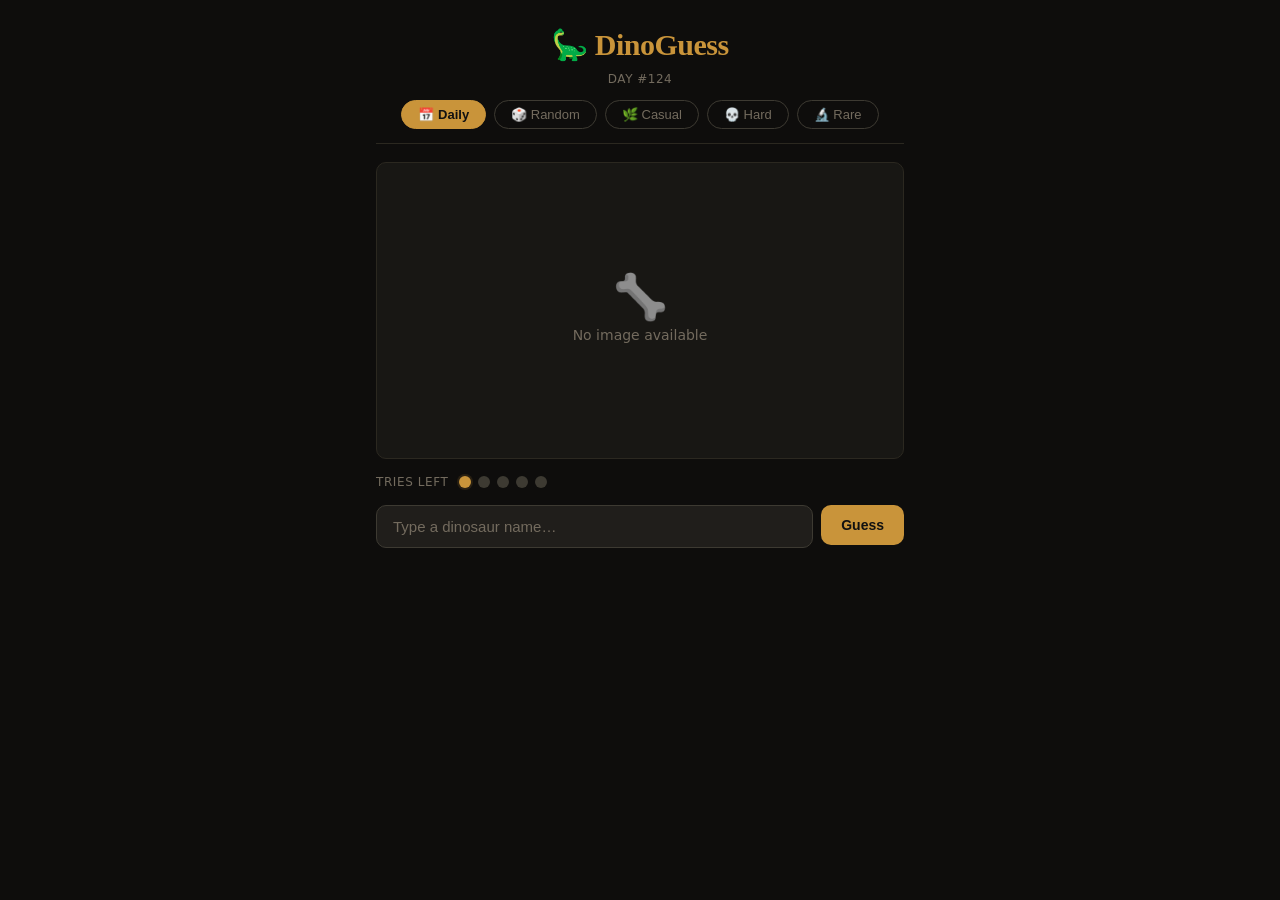
==== www/index.html @ ed7bf8da "Initial commit — DinoGuess v1 Full pipeline + website: - 6-step data pipeline (Wikipedia ZIM + PBDB " ====
<!DOCTYPE html>
<html lang="en">
<head>
  <meta charset="UTF-8">
  <meta name="viewport" content="width=device-width, initial-scale=1.0">
  <title>DinoGuess</title>
  <link rel="stylesheet" href="style.css">
</head>
<body>

<div id="app">

  <header>
    <div class="logo">🦕 DinoGuess</div>
    <div class="subtitle" id="day-label">Loading...</div>
    <div class="mode-bar">
      <button class="mode-btn active" id="btn-daily"  onclick="setMode('daily')">📅 Daily</button>
      <button class="mode-btn"        id="btn-random" onclick="setMode('random')">🎲 Random</button>
      <button class="mode-btn"        id="btn-casual" onclick="setMode('casual')">🌿 Casual</button>
      <button class="mode-btn"        id="btn-hard"   onclick="toggleHard()">💀 Hard</button>
      <button class="mode-btn"        id="btn-rare"   onclick="toggleRare()">🔬 Rare</button>
    </div>
  </header>

  <main id="main-content">

    <!-- Dinosaur image -->
    <div class="image-card" id="image-card">
      <img id="dino-img" src="" alt="Dinosaur to identify" loading="lazy">
      <div class="placeholder" id="ph-no-image">
        <span class="ph-icon">🦴</span>
        <span>No image available</span>
      </div>
      <div class="img-toggle" id="img-toggle">
        <button id="btn-view-art"    class="itog-btn active" onclick="setImgView('art')">🎨 Art</button>
        <button id="btn-view-fossil" class="itog-btn"        onclick="setImgView('fossil')">🦴 Fossil</button>
      </div>
      <div class="placeholder" id="ph-hidden">
        <span class="ph-icon">🔒</span>
        <span>Image hidden in Hard Mode</span>
        <span class="ph-sub">Revealed after game ends</span>
      </div>
    </div>

    <!-- Hints -->
    <section class="hints-section" id="hints-section" aria-label="Hints">
      <div class="section-label">Hints</div>
      <div id="hints-list"></div>
    </section>

    <!-- Tries remaining -->
    <div class="tries-row">
      <span class="tries-label">Tries left</span>
      <div id="tries-dots" aria-label="Tries remaining"></div>
    </div>

    <!-- Text input (Normal / Hard / Rare modes) -->
    <div class="input-area" id="input-area">
      <div class="input-row">
        <div class="input-wrap">
          <input
            type="text"
            id="guess-input"
            placeholder="Type a dinosaur name…"
            autocomplete="off"
            spellcheck="false"
            aria-label="Dinosaur name guess"
            oninput="onInput(this.value)"
            onkeydown="onKeyDown(event)"
          >
          <div class="dropdown" id="dropdown" role="listbox"></div>
        </div>
        <button id="submit-btn" onclick="submitFromInput()" aria-label="Submit guess">Guess</button>
      </div>
    </div>

    <!-- Multiple-choice buttons (Casual mode) -->
    <div class="casual-choices" id="casual-choices" style="display:none">
      <div id="choice-btns"></div>
    </div>

    <!-- Previous guesses -->
    <section class="guesses-section" aria-label="Previous guesses">
      <div id="guesses-list"></div>
    </section>

  </main>

</div><!-- #app -->

<!-- Game-over overlay -->
<div class="overlay" id="overlay" role="dialog" aria-modal="true" aria-label="Game result">
  <div class="overlay-card">
    <div class="overlay-result"  id="overlay-result"></div>
    <div id="overlay-validity" style="display:none;font-size:12px;color:var(--text-muted);margin-bottom:4px"></div>
    <div class="overlay-name"   id="overlay-name"></div>
    <div id="overlay-common"    style="display:none;font-size:13px;color:var(--text-muted);margin-top:-6px;margin-bottom:8px"></div>
    <img id="overlay-img"       src="" alt="Correct dinosaur" loading="lazy">
    <img id="overlay-fossil-img" src="" alt="Fossil" loading="lazy" style="display:none;margin-top:8px">
    <div class="overlay-hints"  id="overlay-hints"></div>
    <div class="overlay-btns">
      <button class="btn-primary"   onclick="shareResult()">Share 📋</button>
      <button class="btn-secondary" onclick="newGame()">Play Again</button>
    </div>
    <div id="share-msg" aria-live="polite">Copied!</div>
  </div>
</div>

<script src="game.js"></script>
</body>
</html>
---- www/style.css ----
/* ── Reset ──────────────────────────────────────────────────────────────── */
*, *::before, *::after { box-sizing: border-box; margin: 0; padding: 0; }

/* ── Design tokens ──────────────────────────────────────────────────────── */
:root {
  --bg:           #0e0d0c;
  --bg-card:      #181714;
  --bg-input:     #201e1b;
  --bg-hover:     #252220;

  --border:       #2b2820;
  --border-hi:    #3d3a32;

  --accent:       #c9943a;          /* fossil amber            */
  --accent-dim:   rgba(201,148,58,.14);
  --accent-text:  #e8b96a;

  --text:         #e2dbd0;
  --text-muted:   #736b5e;
  --text-hint:    #9e9080;

  --green:        #4a7c59;
  --green-bg:     rgba(74,124,89,.15);
  --green-border: rgba(74,124,89,.35);
  --green-text:   #76bf96;

  --red:          #8b3939;
  --red-bg:       rgba(139,57,57,.15);
  --red-border:   rgba(139,57,57,.35);
  --red-text:     #d07878;

  --radius:       10px;
  --shadow:       0 4px 20px rgba(0,0,0,.5);
  --transition:   .2s ease;
}

/* ── Base ───────────────────────────────────────────────────────────────── */
html { scroll-behavior: smooth; }

body {
  background: var(--bg);
  color: var(--text);
  font-family: system-ui, -apple-system, 'Segoe UI', sans-serif;
  font-size: 16px;
  line-height: 1.5;
  min-height: 100vh;
}

#app {
  max-width: 560px;
  margin: 0 auto;
  padding: 0 16px 80px;
}

/* ── Header ─────────────────────────────────────────────────────────────── */
header {
  text-align: center;
  padding: 22px 0 14px;
  border-bottom: 1px solid var(--border);
  margin-bottom: 18px;
}

.logo {
  font-family: Georgia, 'Times New Roman', serif;
  font-size: 30px;
  font-weight: 700;
  color: var(--accent);
  letter-spacing: -0.5px;
}

.subtitle {
  font-size: 12px;
  color: var(--text-muted);
  letter-spacing: .04em;
  margin: 3px 0 12px;
  text-transform: uppercase;
}

.mode-bar {
  display: flex;
  gap: 8px;
  justify-content: center;
  flex-wrap: wrap;
}

.mode-btn {
  padding: 6px 16px;
  border: 1px solid var(--border-hi);
  border-radius: 20px;
  background: transparent;
  color: var(--text-muted);
  font-size: 13px;
  cursor: pointer;
  transition: all var(--transition);
}

.mode-btn:hover { border-color: var(--accent); color: var(--accent-text); }

.mode-btn.active {
  background: var(--accent);
  border-color: var(--accent);
  color: #111;
  font-weight: 600;
}

/* ── Image card ─────────────────────────────────────────────────────────── */
.image-card {
  background: var(--bg-card);
  border: 1px solid var(--border);
  border-radius: var(--radius);
  overflow: hidden;
  aspect-ratio: 16 / 9;
  display: flex;
  align-items: center;
  justify-content: center;
  margin-bottom: 14px;
  position: relative;
}

#dino-img {
  width: 100%;
  height: 100%;
  object-fit: contain;
  display: none;
  background: #060504;
}

.placeholder {
  display: none;
  flex-direction: column;
  align-items: center;
  gap: 6px;
  color: var(--text-muted);
  font-size: 14px;
  text-align: center;
  padding: 20px;
}

.ph-icon { font-size: 44px; line-height: 1; filter: grayscale(1) brightness(.6); }
.ph-sub   { font-size: 12px; color: var(--text-hint); margin-top: 2px; }

/* ── Hints ──────────────────────────────────────────────────────────────── */
.hints-section {
  margin-bottom: 14px;
  display: none;   /* shown by JS when hints > 0 */
}

.section-label {
  font-size: 11px;
  text-transform: uppercase;
  letter-spacing: .08em;
  color: var(--text-muted);
  margin-bottom: 8px;
}

.hint-card {
  background: var(--bg-card);
  border: 1px solid var(--border);
  border-left: 3px solid var(--accent);
  border-radius: var(--radius);
  padding: 10px 14px;
  margin-bottom: 7px;
  display: flex;
  gap: 10px;
  align-items: flex-start;
  animation: slideDown .35s ease forwards;
}

@keyframes slideDown {
  from { opacity: 0; transform: translateY(-6px); }
  to   { opacity: 1; transform: translateY(0); }
}

.hint-n {
  flex-shrink: 0;
  background: var(--accent-dim);
  color: var(--accent-text);
  font-size: 10px;
  font-weight: 700;
  letter-spacing: .04em;
  padding: 2px 7px;
  border-radius: 4px;
  margin-top: 2px;
  white-space: nowrap;
}

.hint-text {
  font-size: 14px;
  color: var(--text);
  line-height: 1.45;
}

/* ── Tries dots ─────────────────────────────────────────────────────────── */
.tries-row {
  display: flex;
  align-items: center;
  gap: 10px;
  margin-bottom: 14px;
}

.tries-label {
  font-size: 12px;
  color: var(--text-muted);
  text-transform: uppercase;
  letter-spacing: .05em;
}

#tries-dots {
  display: flex;
  gap: 7px;
}

.dot {
  width: 12px;
  height: 12px;
  border-radius: 50%;
  background: var(--border-hi);
  transition: background var(--transition);
}
.dot.used    { background: var(--red); }
.dot.current { background: var(--accent); box-shadow: 0 0 0 2px var(--accent-dim); }

/* ── Input ──────────────────────────────────────────────────────────────── */
.input-area { margin-bottom: 12px; }

.input-row {
  display: flex;
  gap: 8px;
  align-items: flex-start;
}

.input-wrap {
  flex: 1;
  position: relative;
}

#guess-input {
  width: 100%;
  background: var(--bg-input);
  border: 1px solid var(--border-hi);
  border-radius: var(--radius);
  padding: 12px 16px;
  color: var(--text);
  font-size: 15px;
  outline: none;
  transition: border-color var(--transition);
}

#guess-input:focus  { border-color: var(--accent); }
#guess-input::placeholder { color: var(--text-muted); }

#guess-input.shake {
  animation: shake .4s ease;
}

@keyframes shake {
  0%,100% { transform: translateX(0); }
  20%,60% { transform: translateX(-7px); }
  40%,80% { transform: translateX( 7px); }
}

#submit-btn {
  padding: 12px 20px;
  background: var(--accent);
  border: none;
  border-radius: var(--radius);
  color: #111;
  font-weight: 700;
  font-size: 14px;
  cursor: pointer;
  white-space: nowrap;
  transition: opacity var(--transition);
  flex-shrink: 0;
}

#submit-btn:hover    { opacity: .85; }
#submit-btn:disabled { opacity: .4; cursor: not-allowed; }

/* ── Dropdown ───────────────────────────────────────────────────────────── */
.dropdown {
  position: absolute;
  top: calc(100% + 4px);
  left: 0;
  right: 0;
  background: var(--bg-card);
  border: 1px solid var(--border-hi);
  border-radius: var(--radius);
  box-shadow: var(--shadow);
  z-index: 100;
  overflow: hidden;
  display: none;
  max-height: 280px;
  overflow-y: auto;
}

.dropdown.open { display: block; }

.dd-item {
  padding: 10px 16px;
  font-size: 14px;
  cursor: pointer;
  border-bottom: 1px solid var(--border);
  transition: background var(--transition), color var(--transition);
  color: var(--text);
}

.dd-item:last-child { border-bottom: none; }

.dd-item:hover,
.dd-item.hi {
  background: var(--accent-dim);
  color: var(--accent-text);
}

/* ── Guess history ──────────────────────────────────────────────────────── */
.guess-item {
  display: flex;
  align-items: center;
  gap: 8px;
  padding: 9px 14px;
  border-radius: 8px;
  margin-bottom: 6px;
  font-size: 14px;
  font-weight: 500;
  border: 1px solid transparent;
  animation: fadeIn .25s ease forwards;
}

@keyframes fadeIn {
  from { opacity: 0; transform: translateX(-4px); }
  to   { opacity: 1; transform: translateX(0); }
}

.guess-item.correct {
  background: var(--green-bg);
  border-color: var(--green-border);
  color: var(--green-text);
}

.guess-item.wrong {
  background: var(--red-bg);
  border-color: var(--red-border);
  color: var(--red-text);
}

.guess-icon { font-size: 13px; flex-shrink: 0; }

/* ── Overlay ────────────────────────────────────────────────────────────── */
.overlay {
  display: none;
  position: fixed;
  inset: 0;
  background: rgba(0,0,0,.78);
  z-index: 200;
  align-items: center;
  justify-content: center;
  padding: 20px;
  backdrop-filter: blur(4px);
}

.overlay.open {
  display: flex;
  animation: overlayIn .3s ease forwards;
}

@keyframes overlayIn {
  from { opacity: 0; }
  to   { opacity: 1; }
}

.overlay-card {
  background: var(--bg-card);
  border: 1px solid var(--border-hi);
  border-radius: 16px;
  padding: 28px 24px 22px;
  max-width: 460px;
  width: 100%;
  max-height: 90vh;
  overflow-y: auto;
  text-align: center;
  animation: cardIn .3s ease forwards;
}

@keyframes cardIn {
  from { transform: translateY(12px); opacity: 0; }
  to   { transform: translateY(0);    opacity: 1; }
}

.overlay-result {
  font-size: 18px;
  font-weight: 700;
  margin-bottom: 6px;
  color: var(--text);
}

.overlay-name {
  font-family: Georgia, serif;
  font-size: 30px;
  font-weight: 700;
  color: var(--accent);
  margin-bottom: 16px;
  word-break: break-word;
}

#overlay-img {
  width: 100%;
  max-height: 200px;
  object-fit: contain;
  border-radius: 8px;
  margin-bottom: 16px;
  background: #060504;
  display: none;
}

.overlay-hints { text-align: left; margin: 4px 0 20px; }

.overlay-hint {
  font-size: 13px;
  color: var(--text-hint);
  padding: 7px 0;
  border-bottom: 1px solid var(--border);
  line-height: 1.45;
}

.overlay-hint:last-child { border-bottom: none; }

.overlay-btns {
  display: flex;
  gap: 10px;
  justify-content: center;
}

.btn-primary {
  padding: 11px 22px;
  border: none;
  border-radius: 8px;
  background: var(--accent);
  color: #111;
  font-weight: 700;
  font-size: 14px;
  cursor: pointer;
  transition: opacity var(--transition);
}
.btn-primary:hover { opacity: .85; }

.btn-secondary {
  padding: 11px 22px;
  border: 1px solid var(--border-hi);
  border-radius: 8px;
  background: transparent;
  color: var(--text);
  font-size: 14px;
  cursor: pointer;
  transition: border-color var(--transition), color var(--transition);
}
.btn-secondary:hover { border-color: var(--accent); color: var(--accent-text); }

#share-msg {
  margin-top: 10px;
  font-size: 13px;
  color: var(--green-text);
  display: none;
}

/* ── Loading / error ────────────────────────────────────────────────────── */
.loading-screen {
  text-align: center;
  padding: 60px 20px;
  color: var(--text-muted);
}

.loading-screen h2 { color: var(--accent); margin-bottom: 8px; }
.loading-screen code {
  background: var(--bg-card);
  border: 1px solid var(--border-hi);
  border-radius: 6px;
  padding: 2px 8px;
  font-size: 13px;
  color: var(--accent-text);
}

/* ── Mobile tweaks ──────────────────────────────────────────────────────── */
@media (max-width: 420px) {
  .logo         { font-size: 24px; }
  #submit-btn   { padding: 12px 14px; font-size: 13px; }
  .overlay-name { font-size: 24px; }
  .overlay-card { padding: 20px 16px 18px; }
}

/* ── Image toggle (art / fossil) ────────────────────────────────────────── */
.img-toggle {
  position: absolute;
  bottom: 10px;
  right: 10px;
  display: none;        /* shown by JS when both images exist */
  gap: 5px;
  z-index: 10;
}

.itog-btn {
  padding: 5px 11px;
  border-radius: 6px;
  border: 1px solid rgba(255,255,255,.25);
  background: rgba(0,0,0,.55);
  color: rgba(255,255,255,.8);
  font-size: 12px;
  font-weight: 600;
  cursor: pointer;
  backdrop-filter: blur(4px);
  transition: all .2s;
}

.itog-btn:hover  { border-color: var(--accent); color: var(--accent-text); }
.itog-btn.active { background: var(--accent); border-color: var(--accent); color: #111; }

/* ── Rare mode toggle ────────────────────────────────────────────────────── */
#btn-rare.active {
  background: #4a7c59;
  border-color: #4a7c59;
  color: #fff;
}

/* ── Casual mode — multiple-choice buttons ──────────────────────────────── */
.casual-choices {
  margin-bottom: 12px;
}

#choice-btns {
  display: grid;
  grid-template-columns: 1fr 1fr;
  gap: 10px;
}

.choice-btn {
  padding: 14px 12px;
  background: var(--bg-card);
  border: 1px solid var(--border-hi);
  border-radius: var(--radius);
  color: var(--text);
  font-size: 15px;
  font-family: Georgia, serif;
  cursor: pointer;
  transition: border-color var(--transition), background var(--transition), color var(--transition);
  text-align: center;
  line-height: 1.3;
  word-break: break-word;
}

.choice-btn:hover {
  border-color: var(--accent);
  background: var(--accent-dim);
  color: var(--accent-text);
}

@media (max-width: 380px) {
  #choice-btns { grid-template-columns: 1fr; }
}

/* ── Dropdown alias label ───────────────────────────────────────────────── */
.dd-alias {
  font-size: 11px;
  color: var(--text-muted);
  margin-left: 4px;
}
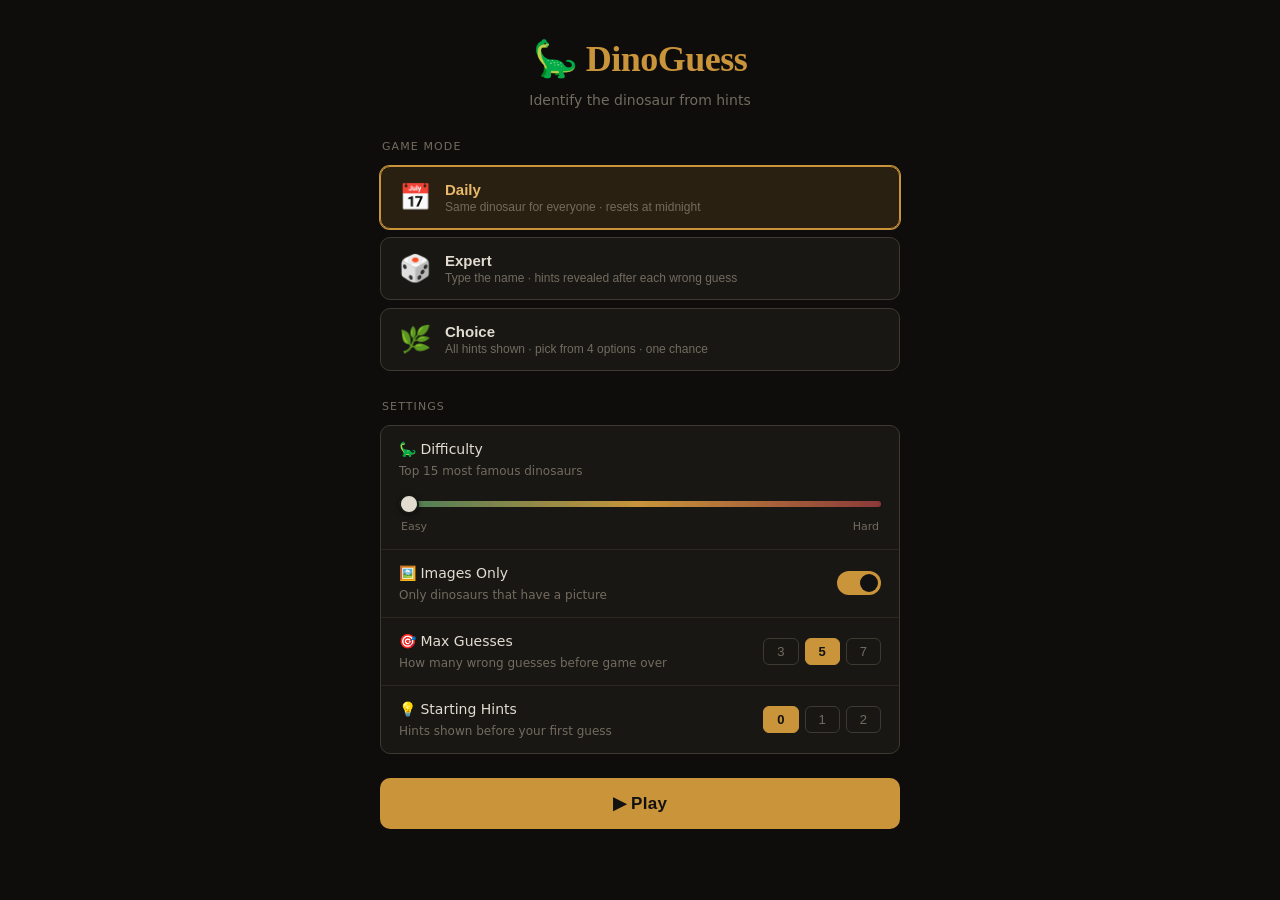
==== commit 3eda70ee: "Add difficulty slider replacing hard/rare modes; rank dinos by Wikipedia pageviews - Fetch Wikipedia" ====
--- a/www/index.html
+++ b/www/index.html
@@ -8,23 +8,106 @@
 </head>
 <body>
 
-<div id="app">
+<!-- ── Lobby ─────────────────────────────────────────────────────────────── -->
+<div id="lobby">
+  <div class="lobby-card">
+    <div class="lobby-logo">🦕 DinoGuess</div>
+    <div class="lobby-tagline">Identify the dinosaur from hints</div>
+
+    <div class="lb-section-label">Game Mode</div>
+    <div class="lobby-modes">
+      <button class="lobby-mode active" id="lm-daily" onclick="lobbySelectMode('daily')">
+        <span class="lm-icon">📅</span>
+        <div class="lm-body">
+          <span class="lm-title">Daily</span>
+          <span class="lm-desc">Same dinosaur for everyone · resets at midnight</span>
+        </div>
+      </button>
+      <button class="lobby-mode" id="lm-expert" onclick="lobbySelectMode('expert')">
+        <span class="lm-icon">🎲</span>
+        <div class="lm-body">
+          <span class="lm-title">Expert</span>
+          <span class="lm-desc">Type the name · hints revealed after each wrong guess</span>
+        </div>
+      </button>
+      <button class="lobby-mode" id="lm-choice" onclick="lobbySelectMode('choice')">
+        <span class="lm-icon">🌿</span>
+        <div class="lm-body">
+          <span class="lm-title">Choice</span>
+          <span class="lm-desc">All hints shown · pick from 4 options · one chance</span>
+        </div>
+      </button>
+    </div>
+
+    <div class="lb-section-label">Settings</div>
+    <div class="lobby-settings">
+
+      <!-- Difficulty slider -->
+      <div class="ls-row ls-slider-row">
+        <div class="ls-info">
+          <span class="ls-label">🦕 Difficulty</span>
+          <span class="ls-desc" id="diff-desc">Top 15 most famous dinosaurs</span>
+        </div>
+        <div class="ls-slider-wrap">
+          <input type="range" id="diff-slider" min="0" max="8" value="0"
+                 oninput="lobbySetDifficulty(+this.value)" class="diff-slider">
+          <div class="diff-ticks">
+            <span>Easy</span><span>Hard</span>
+          </div>
+        </div>
+      </div>
+
+      <div class="ls-row">
+        <div class="ls-info">
+          <span class="ls-label">🖼️ Images Only</span>
+          <span class="ls-desc">Only dinosaurs that have a picture</span>
+        </div>
+        <button class="ls-toggle on" id="tog-images" onclick="lobbyToggle('imagesOnly')" role="switch" aria-checked="true"></button>
+      </div>
+
+      <div class="ls-row">
+        <div class="ls-info">
+          <span class="ls-label">🎯 Max Guesses</span>
+          <span class="ls-desc">How many wrong guesses before game over</span>
+        </div>
+        <div class="ls-choices" id="cho-guesses">
+          <button class="ls-choice" onclick="lobbyChoose('maxGuesses',3)">3</button>
+          <button class="ls-choice active" onclick="lobbyChoose('maxGuesses',5)">5</button>
+          <button class="ls-choice" onclick="lobbyChoose('maxGuesses',7)">7</button>
+        </div>
+      </div>
+
+      <div class="ls-row">
+        <div class="ls-info">
+          <span class="ls-label">💡 Starting Hints</span>
+          <span class="ls-desc">Hints shown before your first guess</span>
+        </div>
+        <div class="ls-choices" id="cho-hints">
+          <button class="ls-choice active" onclick="lobbyChoose('startHints',0)">0</button>
+          <button class="ls-choice" onclick="lobbyChoose('startHints',1)">1</button>
+          <button class="ls-choice" onclick="lobbyChoose('startHints',2)">2</button>
+        </div>
+      </div>
+
+    </div>
+
+    <button class="btn-play" onclick="lobbyPlay()">▶ Play</button>
+  </div>
+</div>
+
+<!-- ── Game ──────────────────────────────────────────────────────────────── -->
+<div id="app" style="display:none">
 
   <header>
-    <div class="logo">🦕 DinoGuess</div>
-    <div class="subtitle" id="day-label">Loading...</div>
-    <div class="mode-bar">
-      <button class="mode-btn active" id="btn-daily"  onclick="setMode('daily')">📅 Daily</button>
-      <button class="mode-btn"        id="btn-random" onclick="setMode('random')">🎲 Random</button>
-      <button class="mode-btn"        id="btn-casual" onclick="setMode('casual')">🌿 Casual</button>
-      <button class="mode-btn"        id="btn-hard"   onclick="toggleHard()">💀 Hard</button>
-      <button class="mode-btn"        id="btn-rare"   onclick="toggleRare()">🔬 Rare</button>
+    <button class="btn-menu" onclick="showLobby()" title="Back to menu">☰ Menu</button>
+    <div class="header-center">
+      <div class="logo">🦕 DinoGuess</div>
+      <div class="subtitle" id="day-label"></div>
     </div>
   </header>
 
   <main id="main-content">
 
-    <!-- Dinosaur image -->
     <div class="image-card" id="image-card">
       <img id="dino-img" src="" alt="Dinosaur to identify" loading="lazy">
       <div class="placeholder" id="ph-no-image">
@@ -35,26 +118,18 @@
         <button id="btn-view-art"    class="itog-btn active" onclick="setImgView('art')">🎨 Art</button>
         <button id="btn-view-fossil" class="itog-btn"        onclick="setImgView('fossil')">🦴 Fossil</button>
       </div>
-      <div class="placeholder" id="ph-hidden">
-        <span class="ph-icon">🔒</span>
-        <span>Image hidden in Hard Mode</span>
-        <span class="ph-sub">Revealed after game ends</span>
-      </div>
     </div>
 
-    <!-- Hints -->
     <section class="hints-section" id="hints-section" aria-label="Hints">
       <div class="section-label">Hints</div>
       <div id="hints-list"></div>
     </section>
 
-    <!-- Tries remaining -->
     <div class="tries-row">
       <span class="tries-label">Tries left</span>
       <div id="tries-dots" aria-label="Tries remaining"></div>
     </div>
 
-    <!-- Text input (Normal / Hard / Rare modes) -->
     <div class="input-area" id="input-area">
       <div class="input-row">
         <div class="input-wrap">
@@ -74,19 +149,17 @@
       </div>
     </div>
 
-    <!-- Multiple-choice buttons (Casual mode) -->
     <div class="casual-choices" id="casual-choices" style="display:none">
       <div id="choice-btns"></div>
     </div>
 
-    <!-- Previous guesses -->
     <section class="guesses-section" aria-label="Previous guesses">
       <div id="guesses-list"></div>
     </section>
 
   </main>
 
-</div><!-- #app -->
+</div>
 
 <!-- Game-over overlay -->
 <div class="overlay" id="overlay" role="dialog" aria-modal="true" aria-label="Game result">
@@ -101,6 +174,7 @@
     <div class="overlay-btns">
       <button class="btn-primary"   onclick="shareResult()">Share 📋</button>
       <button class="btn-secondary" onclick="newGame()">Play Again</button>
+      <button class="btn-secondary" onclick="showLobby()">Menu</button>
     </div>
     <div id="share-msg" aria-live="polite">Copied!</div>
   </div>
--- a/www/style.css
+++ b/www/style.css
@@ -1,7 +1,7 @@
-/* ── Reset ──────────────────────────────────────────────────────────────── */
+/* ── Reset ───────────────────────────────────────────────────────────────── */
 *, *::before, *::after { box-sizing: border-box; margin: 0; padding: 0; }
 
-/* ── Design tokens ──────────────────────────────────────────────────────── */
+/* ── Design tokens ───────────────────────────────────────────────────────── */
 :root {
   --bg:           #0e0d0c;
   --bg-card:      #181714;
@@ -11,7 +11,7 @@
   --border:       #2b2820;
   --border-hi:    #3d3a32;
 
-  --accent:       #c9943a;          /* fossil amber            */
+  --accent:       #c9943a;
   --accent-dim:   rgba(201,148,58,.14);
   --accent-text:  #e8b96a;
 
@@ -34,7 +34,7 @@
   --transition:   .2s ease;
 }
 
-/* ── Base ───────────────────────────────────────────────────────────────── */
+/* ── Base ────────────────────────────────────────────────────────────────── */
 html { scroll-behavior: smooth; }
 
 body {
@@ -46,64 +46,286 @@
   min-height: 100vh;
 }
 
+/* ── Lobby ───────────────────────────────────────────────────────────────── */
+#lobby {
+  display: flex;
+  align-items: flex-start;
+  justify-content: center;
+  min-height: 100vh;
+  padding: 32px 16px 60px;
+  background: var(--bg);
+}
+
+.lobby-card {
+  width: 100%;
+  max-width: 520px;
+}
+
+.lobby-logo {
+  font-family: Georgia, 'Times New Roman', serif;
+  font-size: 36px;
+  font-weight: 700;
+  color: var(--accent);
+  text-align: center;
+  letter-spacing: -.5px;
+  margin-bottom: 4px;
+}
+
+.lobby-tagline {
+  text-align: center;
+  font-size: 14px;
+  color: var(--text-muted);
+  margin-bottom: 28px;
+}
+
+.lb-section-label {
+  font-size: 11px;
+  text-transform: uppercase;
+  letter-spacing: .1em;
+  color: var(--text-muted);
+  margin-bottom: 10px;
+  padding-left: 2px;
+}
+
+/* Mode cards */
+.lobby-modes {
+  display: flex;
+  flex-direction: column;
+  gap: 8px;
+  margin-bottom: 28px;
+}
+
+.lobby-mode {
+  display: flex;
+  align-items: center;
+  gap: 14px;
+  padding: 14px 18px;
+  background: var(--bg-card);
+  border: 1px solid var(--border-hi);
+  border-radius: var(--radius);
+  cursor: pointer;
+  text-align: left;
+  transition: border-color var(--transition), background var(--transition);
+  width: 100%;
+}
+
+.lobby-mode:hover {
+  border-color: var(--accent);
+  background: var(--bg-hover);
+}
+
+.lobby-mode.active {
+  border-color: var(--accent);
+  background: var(--accent-dim);
+  box-shadow: 0 0 0 1px var(--accent);
+}
+
+.lm-icon {
+  font-size: 26px;
+  flex-shrink: 0;
+  line-height: 1;
+}
+
+.lm-body {
+  display: flex;
+  flex-direction: column;
+  gap: 2px;
+}
+
+.lm-title {
+  font-size: 15px;
+  font-weight: 600;
+  color: var(--text);
+}
+
+.lobby-mode.active .lm-title {
+  color: var(--accent-text);
+}
+
+.lm-desc {
+  font-size: 12px;
+  color: var(--text-muted);
+}
+
+/* Settings rows */
+.lobby-settings {
+  display: flex;
+  flex-direction: column;
+  gap: 0;
+  background: var(--bg-card);
+  border: 1px solid var(--border-hi);
+  border-radius: var(--radius);
+  overflow: hidden;
+  margin-bottom: 24px;
+}
+
+.ls-row {
+  display: flex;
+  align-items: center;
+  justify-content: space-between;
+  gap: 16px;
+  padding: 13px 18px;
+  border-bottom: 1px solid var(--border);
+}
+
+.ls-row:last-child { border-bottom: none; }
+
+.ls-info {
+  display: flex;
+  flex-direction: column;
+  gap: 2px;
+  min-width: 0;
+}
+
+.ls-label {
+  font-size: 14px;
+  font-weight: 500;
+  color: var(--text);
+  white-space: nowrap;
+}
+
+.ls-desc {
+  font-size: 12px;
+  color: var(--text-muted);
+}
+
+/* Toggle switch */
+.ls-toggle {
+  flex-shrink: 0;
+  width: 44px;
+  height: 24px;
+  background: var(--border-hi);
+  border: none;
+  border-radius: 12px;
+  cursor: pointer;
+  position: relative;
+  transition: background var(--transition);
+}
+
+.ls-toggle::after {
+  content: '';
+  position: absolute;
+  top: 3px;
+  left: 3px;
+  width: 18px;
+  height: 18px;
+  border-radius: 50%;
+  background: var(--text-muted);
+  transition: transform var(--transition), background var(--transition);
+}
+
+.ls-toggle.on {
+  background: var(--accent);
+}
+
+.ls-toggle.on::after {
+  transform: translateX(20px);
+  background: #111;
+}
+
+/* Choice buttons (3/5/7 etc.) */
+.ls-choices {
+  display: flex;
+  gap: 6px;
+  flex-shrink: 0;
+}
+
+.ls-choice {
+  padding: 5px 13px;
+  background: transparent;
+  border: 1px solid var(--border-hi);
+  border-radius: 6px;
+  color: var(--text-muted);
+  font-size: 13px;
+  font-weight: 500;
+  cursor: pointer;
+  transition: all var(--transition);
+}
+
+.ls-choice:hover {
+  border-color: var(--accent);
+  color: var(--accent-text);
+}
+
+.ls-choice.active {
+  background: var(--accent);
+  border-color: var(--accent);
+  color: #111;
+  font-weight: 700;
+}
+
+/* Play button */
+.btn-play {
+  width: 100%;
+  padding: 15px;
+  background: var(--accent);
+  border: none;
+  border-radius: var(--radius);
+  color: #111;
+  font-size: 17px;
+  font-weight: 700;
+  cursor: pointer;
+  transition: opacity var(--transition), transform var(--transition);
+  letter-spacing: .02em;
+}
+
+.btn-play:hover  { opacity: .9; transform: translateY(-1px); }
+.btn-play:active { transform: translateY(0); opacity: 1; }
+
+/* ── Game layout ─────────────────────────────────────────────────────────── */
 #app {
   max-width: 560px;
   margin: 0 auto;
   padding: 0 16px 80px;
 }
 
-/* ── Header ─────────────────────────────────────────────────────────────── */
+/* ── Header ──────────────────────────────────────────────────────────────── */
 header {
-  text-align: center;
-  padding: 22px 0 14px;
+  display: flex;
+  align-items: center;
+  padding: 14px 0 12px;
   border-bottom: 1px solid var(--border);
   margin-bottom: 18px;
+  gap: 10px;
+}
+
+.btn-menu {
+  flex-shrink: 0;
+  padding: 6px 12px;
+  border: 1px solid var(--border-hi);
+  border-radius: 8px;
+  background: transparent;
+  color: var(--text-muted);
+  font-size: 13px;
+  cursor: pointer;
+  transition: all var(--transition);
+  white-space: nowrap;
+}
+
+.btn-menu:hover { border-color: var(--accent); color: var(--accent-text); }
+
+.header-center {
+  flex: 1;
+  text-align: center;
 }
 
 .logo {
   font-family: Georgia, 'Times New Roman', serif;
-  font-size: 30px;
+  font-size: 26px;
   font-weight: 700;
   color: var(--accent);
   letter-spacing: -0.5px;
 }
 
 .subtitle {
-  font-size: 12px;
+  font-size: 11px;
   color: var(--text-muted);
   letter-spacing: .04em;
-  margin: 3px 0 12px;
+  margin-top: 2px;
   text-transform: uppercase;
 }
 
-.mode-bar {
-  display: flex;
-  gap: 8px;
-  justify-content: center;
-  flex-wrap: wrap;
-}
-
-.mode-btn {
-  padding: 6px 16px;
-  border: 1px solid var(--border-hi);
-  border-radius: 20px;
-  background: transparent;
-  color: var(--text-muted);
-  font-size: 13px;
-  cursor: pointer;
-  transition: all var(--transition);
-}
-
-.mode-btn:hover { border-color: var(--accent); color: var(--accent-text); }
-
-.mode-btn.active {
-  background: var(--accent);
-  border-color: var(--accent);
-  color: #111;
-  font-weight: 600;
-}
-
-/* ── Image card ─────────────────────────────────────────────────────────── */
+/* ── Image card ──────────────────────────────────────────────────────────── */
 .image-card {
   background: var(--bg-card);
   border: 1px solid var(--border);
@@ -137,12 +359,12 @@
 }
 
 .ph-icon { font-size: 44px; line-height: 1; filter: grayscale(1) brightness(.6); }
-.ph-sub   { font-size: 12px; color: var(--text-hint); margin-top: 2px; }
-
-/* ── Hints ──────────────────────────────────────────────────────────────── */
+.ph-sub  { font-size: 12px; color: var(--text-hint); margin-top: 2px; }
+
+/* ── Hints ───────────────────────────────────────────────────────────────── */
 .hints-section {
   margin-bottom: 14px;
-  display: none;   /* shown by JS when hints > 0 */
+  display: none;
 }
 
 .section-label {
@@ -190,7 +412,7 @@
   line-height: 1.45;
 }
 
-/* ── Tries dots ─────────────────────────────────────────────────────────── */
+/* ── Tries dots ──────────────────────────────────────────────────────────── */
 .tries-row {
   display: flex;
   align-items: center;
@@ -205,10 +427,7 @@
   letter-spacing: .05em;
 }
 
-#tries-dots {
-  display: flex;
-  gap: 7px;
-}
+#tries-dots { display: flex; gap: 7px; }
 
 .dot {
   width: 12px;
@@ -220,8 +439,8 @@
 .dot.used    { background: var(--red); }
 .dot.current { background: var(--accent); box-shadow: 0 0 0 2px var(--accent-dim); }
 
-/* ── Input ──────────────────────────────────────────────────────────────── */
-.input-area { margin-bottom: 12px; }
+/* ── Input ───────────────────────────────────────────────────────────────── */
+.input-area  { margin-bottom: 12px; }
 
 .input-row {
   display: flex;
@@ -246,12 +465,10 @@
   transition: border-color var(--transition);
 }
 
-#guess-input:focus  { border-color: var(--accent); }
+#guess-input:focus       { border-color: var(--accent); }
 #guess-input::placeholder { color: var(--text-muted); }
 
-#guess-input.shake {
-  animation: shake .4s ease;
-}
+#guess-input.shake { animation: shake .4s ease; }
 
 @keyframes shake {
   0%,100% { transform: translateX(0); }
@@ -276,7 +493,7 @@
 #submit-btn:hover    { opacity: .85; }
 #submit-btn:disabled { opacity: .4; cursor: not-allowed; }
 
-/* ── Dropdown ───────────────────────────────────────────────────────────── */
+/* ── Dropdown ────────────────────────────────────────────────────────────── */
 .dropdown {
   position: absolute;
   top: calc(100% + 4px);
@@ -312,7 +529,13 @@
   color: var(--accent-text);
 }
 
-/* ── Guess history ──────────────────────────────────────────────────────── */
+.dd-alias {
+  font-size: 11px;
+  color: var(--text-muted);
+  margin-left: 4px;
+}
+
+/* ── Guess history ───────────────────────────────────────────────────────── */
 .guess-item {
   display: flex;
   align-items: center;
@@ -345,7 +568,7 @@
 
 .guess-icon { font-size: 13px; flex-shrink: 0; }
 
-/* ── Overlay ────────────────────────────────────────────────────────────── */
+/* ── Game-over overlay ───────────────────────────────────────────────────── */
 .overlay {
   display: none;
   position: fixed;
@@ -426,8 +649,9 @@
 
 .overlay-btns {
   display: flex;
-  gap: 10px;
+  gap: 8px;
   justify-content: center;
+  flex-wrap: wrap;
 }
 
 .btn-primary {
@@ -462,37 +686,12 @@
   display: none;
 }
 
-/* ── Loading / error ────────────────────────────────────────────────────── */
-.loading-screen {
-  text-align: center;
-  padding: 60px 20px;
-  color: var(--text-muted);
-}
-
-.loading-screen h2 { color: var(--accent); margin-bottom: 8px; }
-.loading-screen code {
-  background: var(--bg-card);
-  border: 1px solid var(--border-hi);
-  border-radius: 6px;
-  padding: 2px 8px;
-  font-size: 13px;
-  color: var(--accent-text);
-}
-
-/* ── Mobile tweaks ──────────────────────────────────────────────────────── */
-@media (max-width: 420px) {
-  .logo         { font-size: 24px; }
-  #submit-btn   { padding: 12px 14px; font-size: 13px; }
-  .overlay-name { font-size: 24px; }
-  .overlay-card { padding: 20px 16px 18px; }
-}
-
-/* ── Image toggle (art / fossil) ────────────────────────────────────────── */
+/* ── Image toggle (art / fossil) ─────────────────────────────────────────── */
 .img-toggle {
   position: absolute;
   bottom: 10px;
   right: 10px;
-  display: none;        /* shown by JS when both images exist */
+  display: none;
   gap: 5px;
   z-index: 10;
 }
@@ -513,17 +712,8 @@
 .itog-btn:hover  { border-color: var(--accent); color: var(--accent-text); }
 .itog-btn.active { background: var(--accent); border-color: var(--accent); color: #111; }
 
-/* ── Rare mode toggle ────────────────────────────────────────────────────── */
-#btn-rare.active {
-  background: #4a7c59;
-  border-color: #4a7c59;
-  color: #fff;
-}
-
-/* ── Casual mode — multiple-choice buttons ──────────────────────────────── */
-.casual-choices {
-  margin-bottom: 12px;
-}
+/* ── Casual mode choices ─────────────────────────────────────────────────── */
+.casual-choices { margin-bottom: 12px; }
 
 #choice-btns {
   display: grid;
@@ -552,13 +742,60 @@
   color: var(--accent-text);
 }
 
-@media (max-width: 380px) {
-  #choice-btns { grid-template-columns: 1fr; }
-}
-
-/* ── Dropdown alias label ───────────────────────────────────────────────── */
-.dd-alias {
+/* ── Difficulty slider ───────────────────────────────────────────────────── */
+.ls-slider-row { flex-direction: column; align-items: flex-start; gap: 10px; }
+
+.ls-slider-wrap { width: 100%; }
+
+.diff-slider {
+  -webkit-appearance: none;
+  appearance: none;
+  width: 100%;
+  height: 6px;
+  border-radius: 3px;
+  background: linear-gradient(to right, var(--green) 0%, var(--accent) 50%, var(--red) 100%);
+  outline: none;
+  cursor: pointer;
+}
+
+.diff-slider::-webkit-slider-thumb {
+  -webkit-appearance: none;
+  width: 20px;
+  height: 20px;
+  border-radius: 50%;
+  background: var(--text);
+  border: 2px solid var(--bg-card);
+  box-shadow: 0 1px 4px rgba(0,0,0,.5);
+  cursor: pointer;
+  transition: transform .15s;
+}
+
+.diff-slider::-webkit-slider-thumb:hover { transform: scale(1.2); }
+
+.diff-slider::-moz-range-thumb {
+  width: 20px;
+  height: 20px;
+  border-radius: 50%;
+  background: var(--text);
+  border: 2px solid var(--bg-card);
+  cursor: pointer;
+}
+
+.diff-ticks {
+  display: flex;
+  justify-content: space-between;
   font-size: 11px;
   color: var(--text-muted);
-  margin-left: 4px;
-}
+  margin-top: 5px;
+  padding: 0 2px;
+}
+
+/* ── Mobile ──────────────────────────────────────────────────────────────── */
+@media (max-width: 420px) {
+  .logo         { font-size: 22px; }
+  .lobby-logo   { font-size: 28px; }
+  .overlay-name { font-size: 24px; }
+  .overlay-card { padding: 20px 16px 18px; }
+  #choice-btns  { grid-template-columns: 1fr; }
+  .ls-label     { font-size: 13px; }
+}
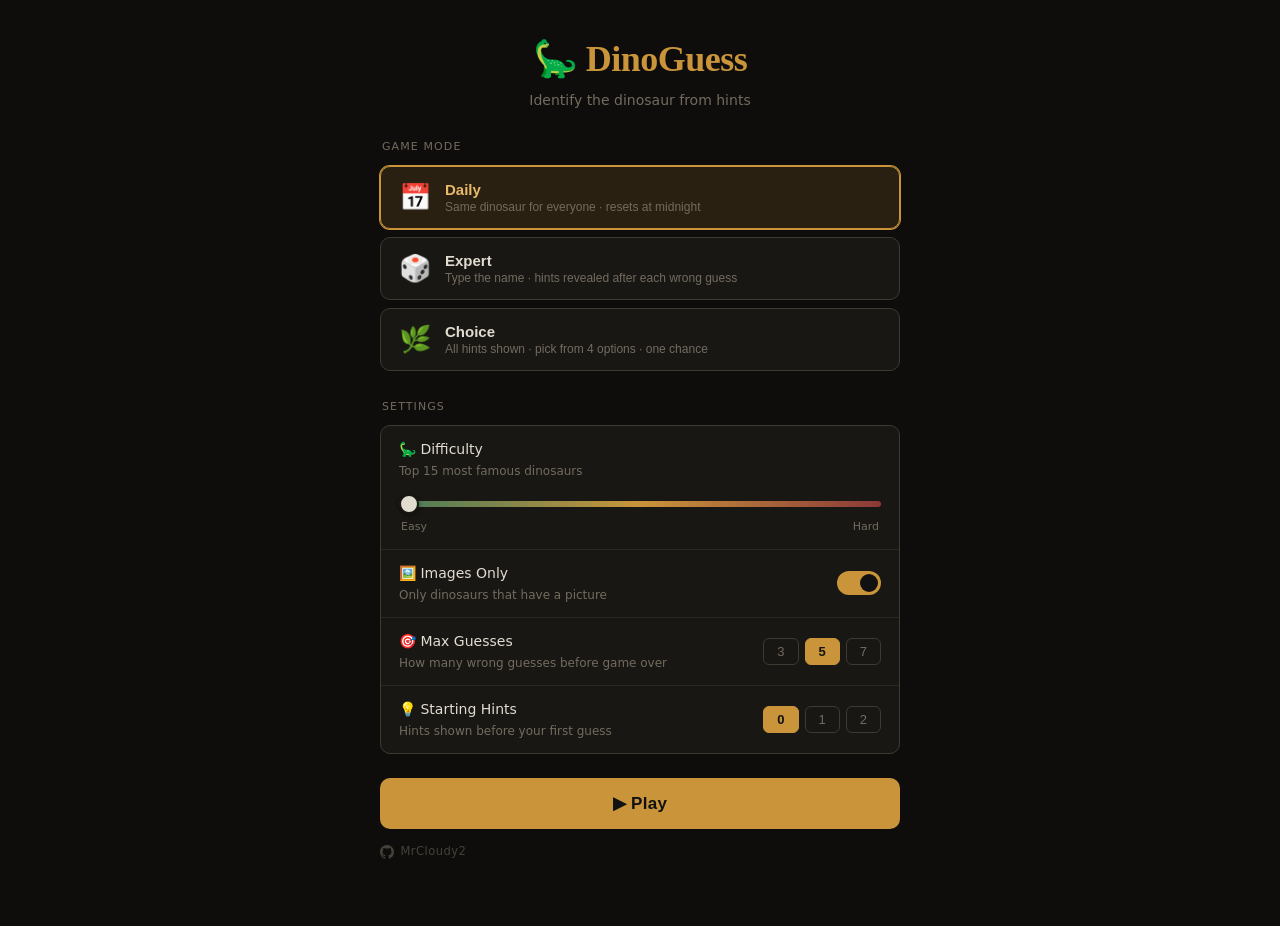
==== commit aeabfb68: "Add GitHub profile link to lobby and projects page Co-Authored-By: Claude Sonnet 4.6 <noreply@anthro" ====
--- a/www/index.html
+++ b/www/index.html
@@ -92,6 +92,11 @@
     </div>
 
     <button class="btn-play" onclick="lobbyPlay()">▶ Play</button>
+
+    <a class="lobby-github" href="https://github.com/MrCloudy2" target="_blank" rel="noopener">
+      <svg width="14" height="14" viewBox="0 0 24 24" fill="currentColor"><path d="M12 0C5.37 0 0 5.37 0 12c0 5.31 3.435 9.795 8.205 11.385.6.105.825-.255.825-.57 0-.285-.015-1.23-.015-2.235-3.015.555-3.795-.735-4.035-1.41-.135-.345-.72-1.41-1.23-1.695-.42-.225-1.02-.78-.015-.795.945-.015 1.62.87 1.845 1.23 1.08 1.815 2.805 1.305 3.495.99.105-.78.42-1.305.765-1.605-2.67-.3-5.46-1.335-5.46-5.925 0-1.305.465-2.385 1.23-3.225-.12-.3-.54-1.53.12-3.18 0 0 1.005-.315 3.3 1.23.96-.27 1.98-.405 3-.405s2.04.135 3 .405c2.295-1.56 3.3-1.23 3.3-1.23.66 1.65.24 2.88.12 3.18.765.84 1.23 1.905 1.23 3.225 0 4.605-2.805 5.625-5.475 5.925.435.375.81 1.095.81 2.22 0 1.605-.015 2.895-.015 3.3 0 .315.225.69.825.57A12.02 12.02 0 0 0 24 12c0-6.63-5.37-12-12-12z"/></svg>
+      MrCloudy2
+    </a>
   </div>
 </div>
 
--- a/www/style.css
+++ b/www/style.css
@@ -271,6 +271,20 @@
 
 .btn-play:hover  { opacity: .9; transform: translateY(-1px); }
 .btn-play:active { transform: translateY(0); opacity: 1; }
+
+.lobby-github {
+  display: inline-flex;
+  align-items: center;
+  gap: .4rem;
+  margin-top: .9rem;
+  font-size: .72rem;
+  color: var(--text-muted);
+  text-decoration: none;
+  letter-spacing: .04em;
+  opacity: .55;
+  transition: opacity .15s;
+}
+.lobby-github:hover { opacity: 1; }
 
 /* ── Game layout ─────────────────────────────────────────────────────────── */
 #app {
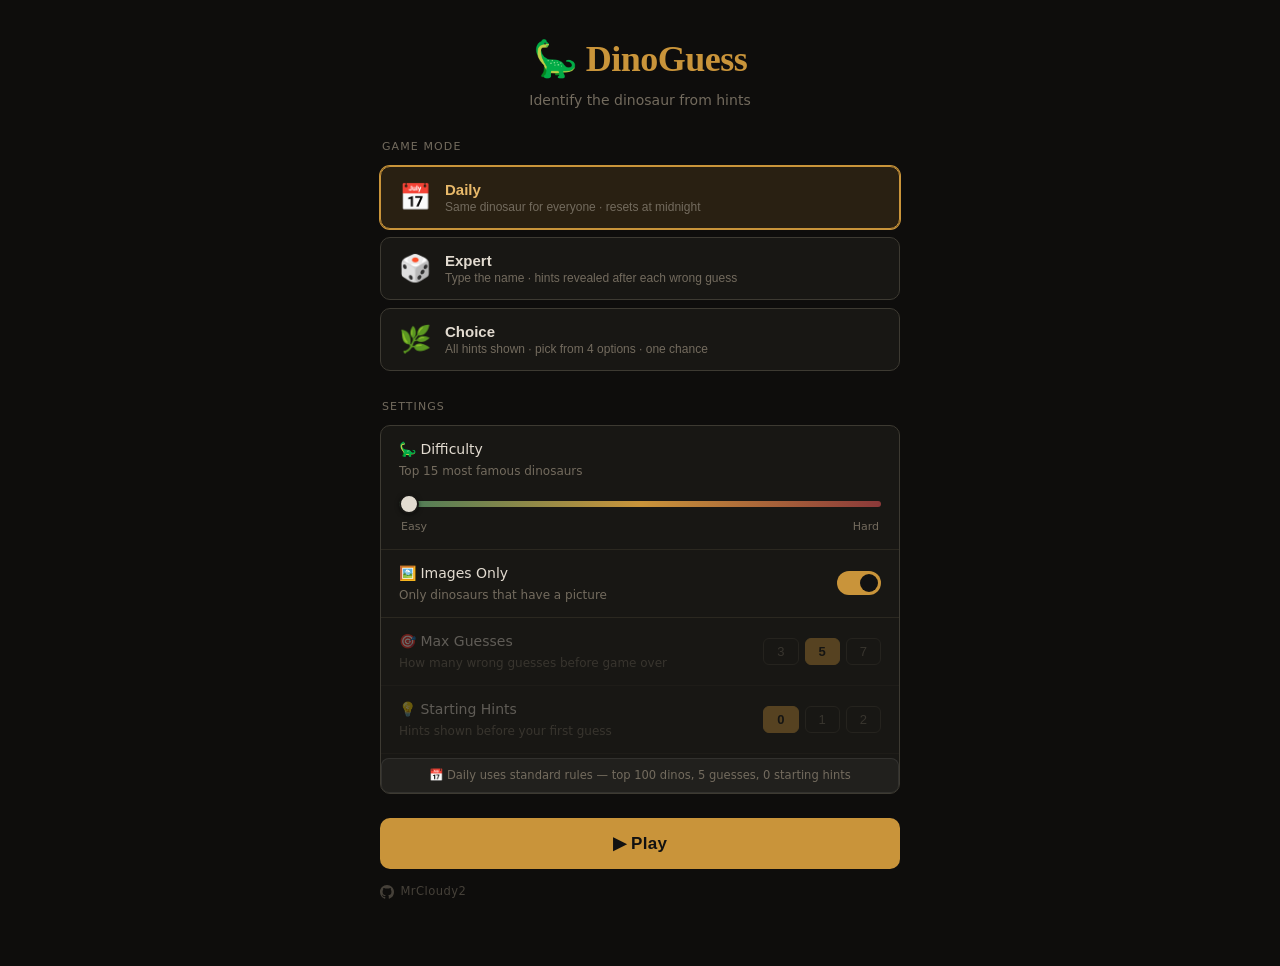
==== commit e3cae593: "Lock daily to standard rules; dim settings that don't apply - Daily ignores Max Guesses (always 5) a" ====
--- a/www/index.html
+++ b/www/index.html
@@ -65,7 +65,7 @@
         <button class="ls-toggle on" id="tog-images" onclick="lobbyToggle('imagesOnly')" role="switch" aria-checked="true"></button>
       </div>
 
-      <div class="ls-row">
+      <div class="ls-row" id="row-guesses">
         <div class="ls-info">
           <span class="ls-label">🎯 Max Guesses</span>
           <span class="ls-desc">How many wrong guesses before game over</span>
@@ -77,7 +77,7 @@
         </div>
       </div>
 
-      <div class="ls-row">
+      <div class="ls-row" id="row-hints">
         <div class="ls-info">
           <span class="ls-label">💡 Starting Hints</span>
           <span class="ls-desc">Hints shown before your first guess</span>
@@ -87,6 +87,10 @@
           <button class="ls-choice" onclick="lobbyChoose('startHints',1)">1</button>
           <button class="ls-choice" onclick="lobbyChoose('startHints',2)">2</button>
         </div>
+      </div>
+
+      <div id="daily-settings-note" class="daily-note" style="display:none">
+        📅 Daily uses standard rules — top 100 dinos, 5 guesses, 0 starting hints
       </div>
 
     </div>
--- a/www/style.css
+++ b/www/style.css
@@ -271,6 +271,22 @@
 
 .btn-play:hover  { opacity: .9; transform: translateY(-1px); }
 .btn-play:active { transform: translateY(0); opacity: 1; }
+
+.ls-row-disabled {
+  opacity: .35;
+  pointer-events: none;
+}
+
+.daily-note {
+  font-size: .72rem;
+  color: var(--text-muted);
+  background: rgba(255,255,255,0.04);
+  border: 1px solid rgba(255,255,255,0.08);
+  border-radius: 8px;
+  padding: .5rem .75rem;
+  text-align: center;
+  margin-top: .25rem;
+}
 
 .lobby-github {
   display: inline-flex;
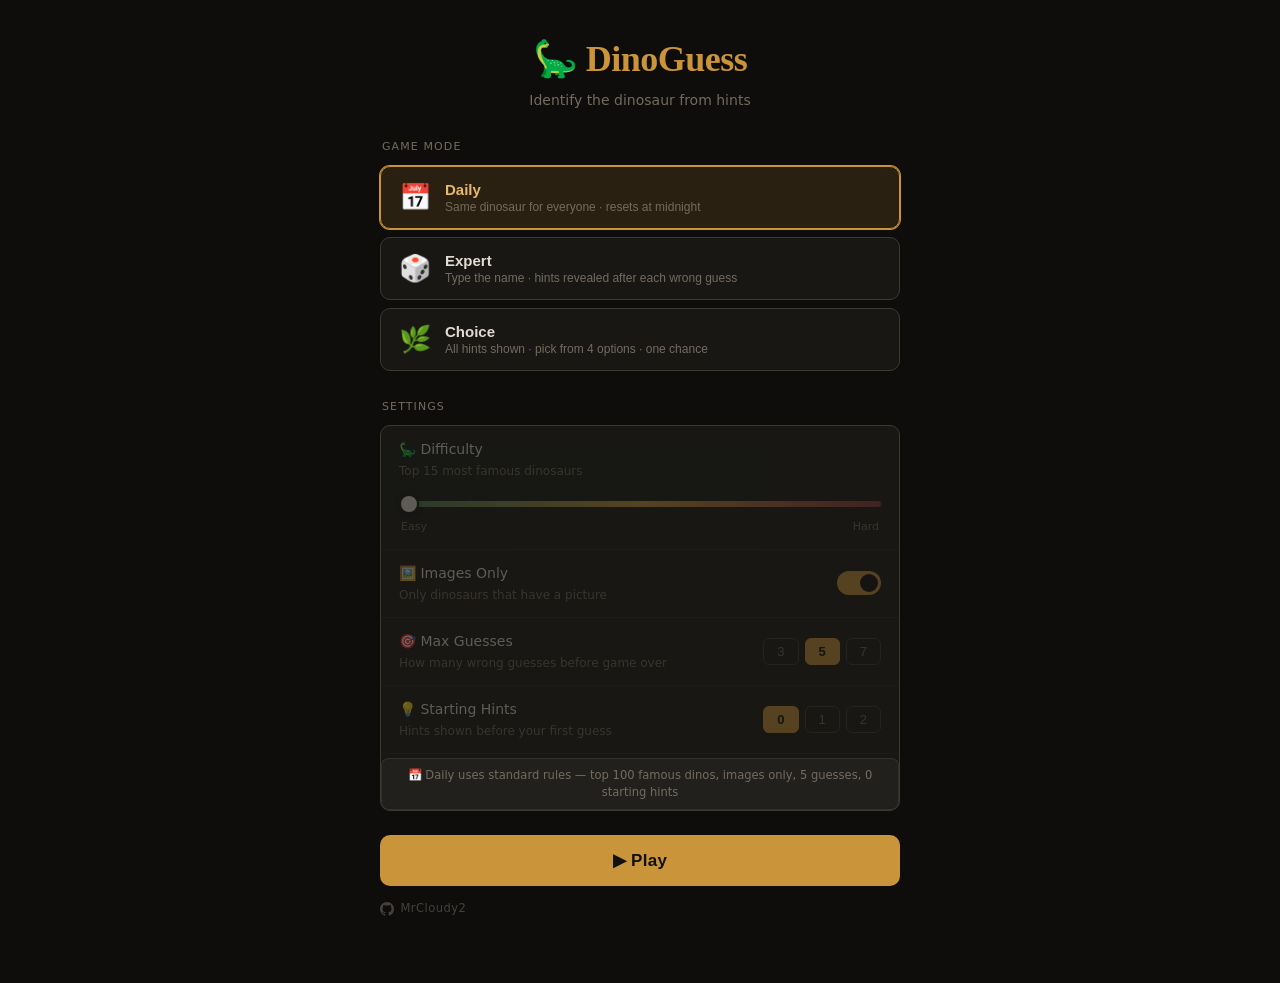
==== commit 64273391: "Gray out all settings when daily mode selected Difficulty and Images Only are now also dimmed when D" ====
--- a/www/index.html
+++ b/www/index.html
@@ -43,7 +43,7 @@
     <div class="lobby-settings">
 
       <!-- Difficulty slider -->
-      <div class="ls-row ls-slider-row">
+      <div class="ls-row ls-slider-row" id="row-difficulty">
         <div class="ls-info">
           <span class="ls-label">🦕 Difficulty</span>
           <span class="ls-desc" id="diff-desc">Top 15 most famous dinosaurs</span>
@@ -57,7 +57,7 @@
         </div>
       </div>
 
-      <div class="ls-row">
+      <div class="ls-row" id="row-images">
         <div class="ls-info">
           <span class="ls-label">🖼️ Images Only</span>
           <span class="ls-desc">Only dinosaurs that have a picture</span>
@@ -90,7 +90,7 @@
       </div>
 
       <div id="daily-settings-note" class="daily-note" style="display:none">
-        📅 Daily uses standard rules — top 100 dinos, 5 guesses, 0 starting hints
+        📅 Daily uses standard rules — top 100 famous dinos, images only, 5 guesses, 0 starting hints
       </div>
 
     </div>
